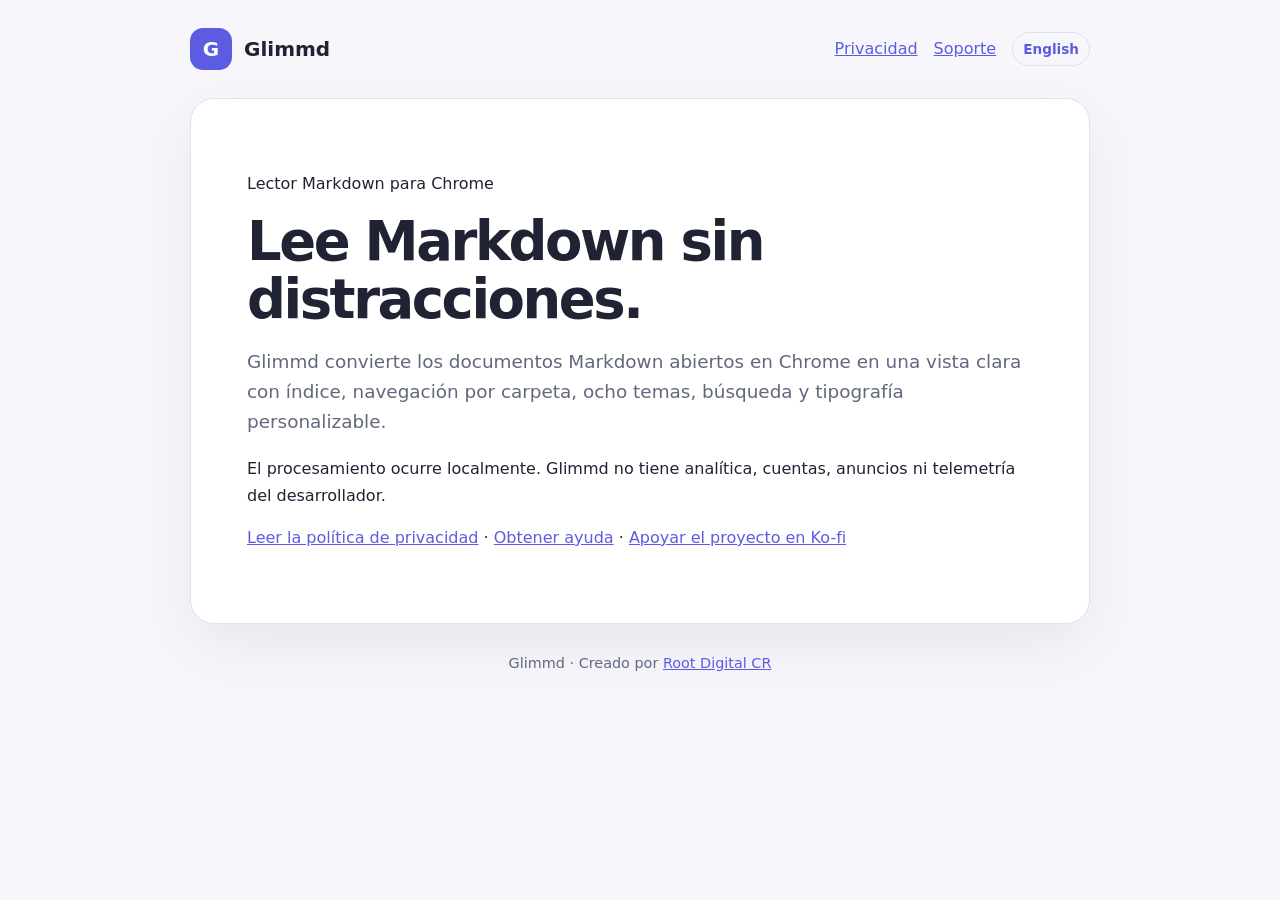
==== es/index.html @ d83b4c37 "Add files via upload" ====
<!doctype html>
<html lang="es">
<head>
  <meta charset="utf-8">
  <meta name="viewport" content="width=device-width, initial-scale=1">
  <meta name="description" content="Información pública, política de privacidad y soporte oficial de la extensión Glimmd para Chrome.">
  <title>Glimmd — Lector Markdown</title>
  <link rel="stylesheet" href="../styles.css">
</head>
<body>
  <header>
    <a class="brand" href="index.html"><span class="mark">G</span><strong>Glimmd</strong></a>
    <nav><a href="privacy.html">Privacidad</a><a href="support.html">Soporte</a><a class="language-link" href="../" lang="en">English</a></nav>
  </header>
  <main>
    <p>Lector Markdown para Chrome</p>
    <h1>Lee Markdown sin distracciones.</h1>
    <p class="lead">Glimmd convierte los documentos Markdown abiertos en Chrome en una vista clara con índice, navegación por carpeta, ocho temas, búsqueda y tipografía personalizable.</p>
    <p>El procesamiento ocurre localmente. Glimmd no tiene analítica, cuentas, anuncios ni telemetría del desarrollador.</p>
    <p><a href="privacy.html">Leer la política de privacidad</a> · <a href="support.html">Obtener ayuda</a> · <a href="https://ko-fi.com/rootdigitalcr" rel="noopener noreferrer">Apoyar el proyecto en Ko-fi</a></p>
  </main>
  <footer>Glimmd · Creado por <a href="https://root-cr.com/" rel="noopener noreferrer">Root Digital CR</a></footer>
</body>
</html>
---- styles.css ----
:root {
  color-scheme: light dark;
  --bg: #f7f7fb;
  --card: #ffffff;
  --text: #202334;
  --muted: #62687d;
  --line: #dfe1eb;
  --accent: #5b5ce2;
  font-family: Inter, ui-sans-serif, system-ui, -apple-system, BlinkMacSystemFont, "Segoe UI", sans-serif;
}

* { box-sizing: border-box; }
body { margin: 0; background: var(--bg); color: var(--text); line-height: 1.65; }
header, main, footer { width: min(900px, calc(100% - 32px)); margin-inline: auto; }
header { display: flex; align-items: center; justify-content: space-between; gap: 20px; padding: 28px 0; }
.brand { display: flex; align-items: center; gap: 12px; color: inherit; text-decoration: none; font-size: 1.25rem; }
.mark { display: grid; place-items: center; width: 42px; height: 42px; border-radius: 13px; background: var(--accent); color: #fff; font-weight: 800; }
nav { display: flex; align-items: center; flex-wrap: wrap; gap: 16px; }
nav a, main a, footer a { color: var(--accent); }
.language-link { padding: 5px 10px; border: 1px solid var(--line); border-radius: 999px; text-decoration: none; font-size: .85rem; font-weight: 700; }
main { padding: clamp(24px, 5vw, 56px); border: 1px solid var(--line); border-radius: 24px; background: var(--card); box-shadow: 0 22px 60px rgba(43, 45, 90, .08); }
h1 { margin: .2em 0 .35em; font-size: clamp(2rem, 5vw, 3.4rem); line-height: 1.05; letter-spacing: -.045em; }
h2 { margin-top: 2em; font-size: 1.35rem; }
.lead { color: var(--muted); font-size: 1.15rem; }
.notice { padding: 14px 18px; border-left: 4px solid var(--accent); border-radius: 8px; background: color-mix(in srgb, var(--accent) 8%, var(--card)); }
footer { padding: 28px 0 48px; color: var(--muted); font-size: .9rem; text-align: center; }

@media (prefers-color-scheme: dark) {
  :root { --bg: #101119; --card: #181a25; --text: #f1f2fa; --muted: #aeb2c7; --line: #303345; }
}

@media (max-width: 620px) {
  header { align-items: flex-start; flex-direction: column; }
  main { border-radius: 18px; }
}
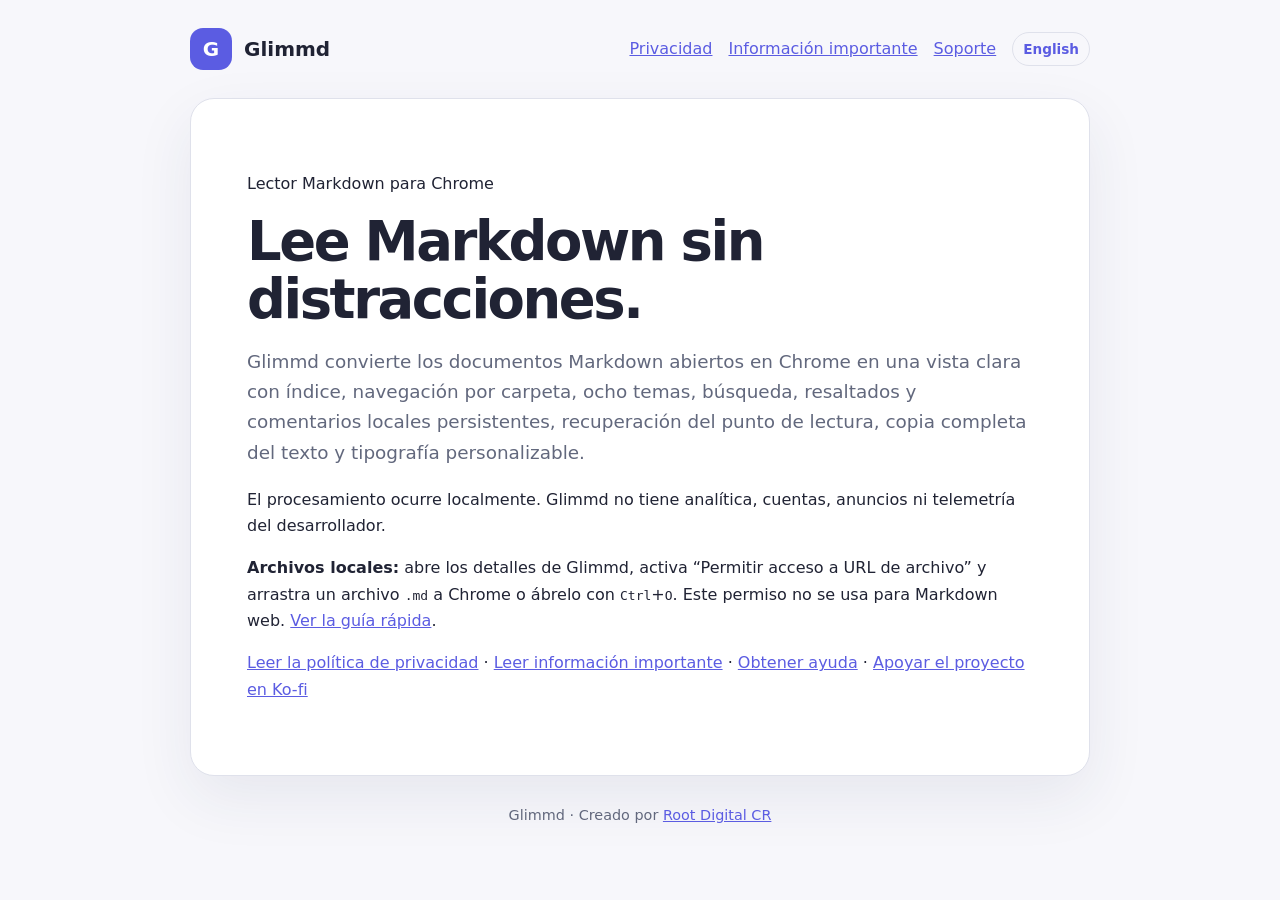
==== commit 15e0fea2: "Add files via upload" ====
--- a/es/index.html
+++ b/es/index.html
@@ -10,14 +10,15 @@
 <body>
   <header>
     <a class="brand" href="index.html"><span class="mark">G</span><strong>Glimmd</strong></a>
-    <nav><a href="privacy.html">Privacidad</a><a href="support.html">Soporte</a><a class="language-link" href="../" lang="en">English</a></nav>
+    <nav><a href="privacy.html">Privacidad</a><a href="informacion-importante.html">Información importante</a><a href="support.html">Soporte</a><a class="language-link" href="../" lang="en">English</a></nav>
   </header>
   <main>
     <p>Lector Markdown para Chrome</p>
     <h1>Lee Markdown sin distracciones.</h1>
-    <p class="lead">Glimmd convierte los documentos Markdown abiertos en Chrome en una vista clara con índice, navegación por carpeta, ocho temas, búsqueda y tipografía personalizable.</p>
+    <p class="lead">Glimmd convierte los documentos Markdown abiertos en Chrome en una vista clara con índice, navegación por carpeta, ocho temas, búsqueda, resaltados y comentarios locales persistentes, recuperación del punto de lectura, copia completa del texto y tipografía personalizable.</p>
     <p>El procesamiento ocurre localmente. Glimmd no tiene analítica, cuentas, anuncios ni telemetría del desarrollador.</p>
-    <p><a href="privacy.html">Leer la política de privacidad</a> · <a href="support.html">Obtener ayuda</a> · <a href="https://ko-fi.com/rootdigitalcr" rel="noopener noreferrer">Apoyar el proyecto en Ko-fi</a></p>
+    <p><strong>Archivos locales:</strong> abre los detalles de Glimmd, activa “Permitir acceso a URL de archivo” y arrastra un archivo <code>.md</code> a Chrome o ábrelo con <kbd>Ctrl</kbd>+<kbd>O</kbd>. Este permiso no se usa para Markdown web. <a href="support.html">Ver la guía rápida</a>.</p>
+    <p><a href="privacy.html">Leer la política de privacidad</a> · <a href="informacion-importante.html">Leer información importante</a> · <a href="support.html">Obtener ayuda</a> · <a href="https://ko-fi.com/rootdigitalcr" rel="noopener noreferrer">Apoyar el proyecto en Ko-fi</a></p>
   </main>
   <footer>Glimmd · Creado por <a href="https://root-cr.com/" rel="noopener noreferrer">Root Digital CR</a></footer>
 </body>
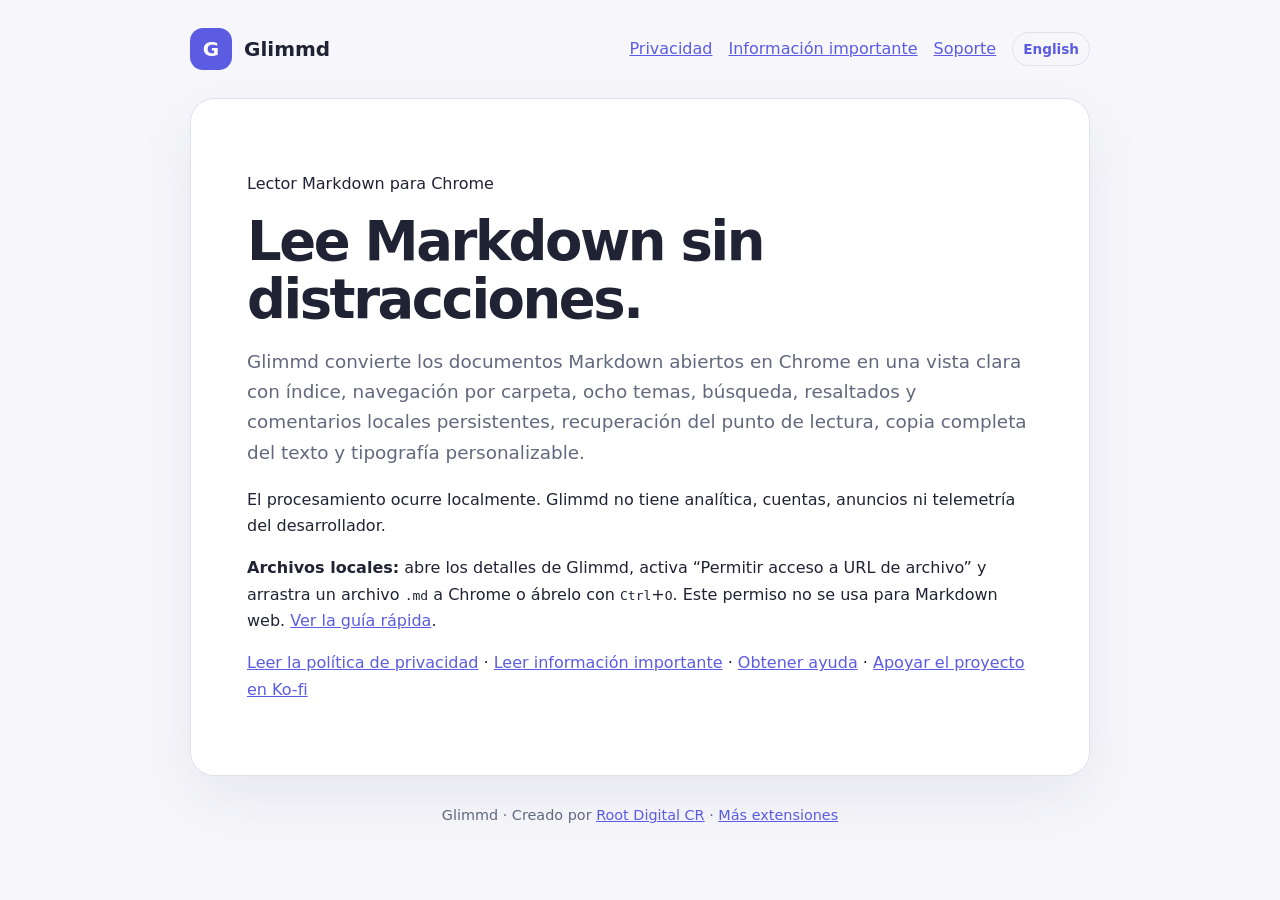
==== commit 74144b1f: "Actualizar el sitio de Glimmd 2.3.3" ====
--- a/es/index.html
+++ b/es/index.html
@@ -20,6 +20,6 @@
     <p><strong>Archivos locales:</strong> abre los detalles de Glimmd, activa “Permitir acceso a URL de archivo” y arrastra un archivo <code>.md</code> a Chrome o ábrelo con <kbd>Ctrl</kbd>+<kbd>O</kbd>. Este permiso no se usa para Markdown web. <a href="support.html">Ver la guía rápida</a>.</p>
     <p><a href="privacy.html">Leer la política de privacidad</a> · <a href="informacion-importante.html">Leer información importante</a> · <a href="support.html">Obtener ayuda</a> · <a href="https://ko-fi.com/rootdigitalcr" rel="noopener noreferrer">Apoyar el proyecto en Ko-fi</a></p>
   </main>
-  <footer>Glimmd · Creado por <a href="https://root-cr.com/" rel="noopener noreferrer">Root Digital CR</a></footer>
+  <footer>Glimmd · Creado por <a href="https://root-cr.com/" rel="noopener noreferrer">Root Digital CR</a> · <a href="https://root-cr.com/extensions" target="_blank" rel="noopener noreferrer" referrerpolicy="no-referrer">Más extensiones</a></footer>
 </body>
 </html>
